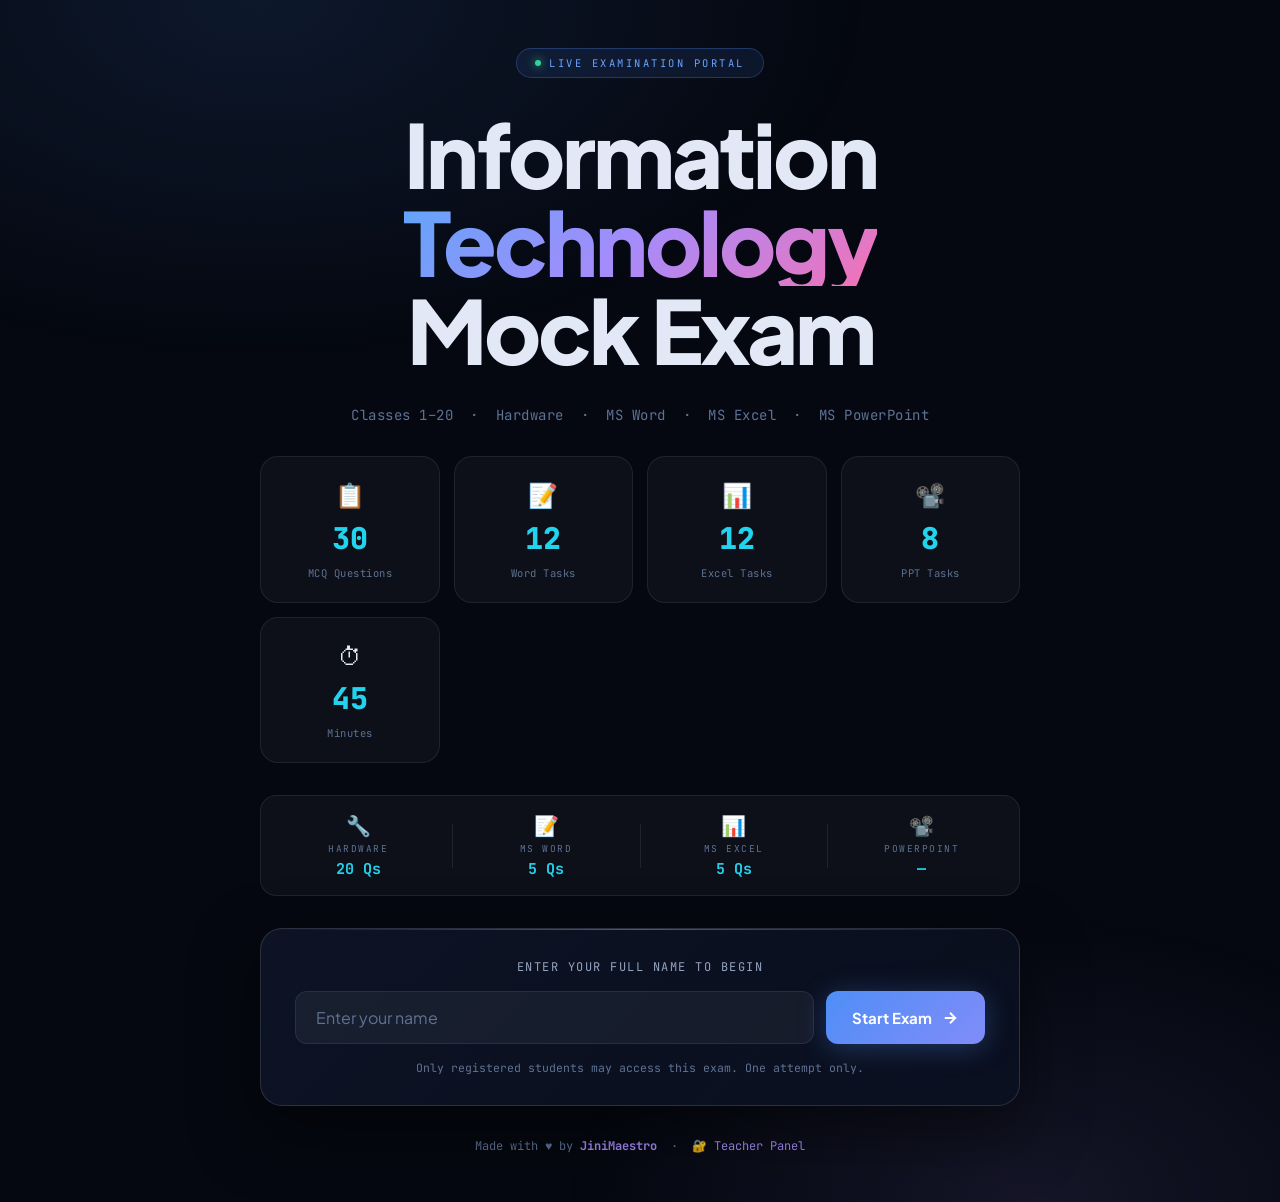
==== index.html @ 61feb00b "Add files via upload" ====
<!DOCTYPE html>
<html lang="en">
<head>
  <meta charset="UTF-8"/>
  <meta name="viewport" content="width=device-width, initial-scale=1.0"/>
  <title>IT Mock Examination</title>
  <link rel="preconnect" href="https://fonts.googleapis.com"/>
  <link rel="preconnect" href="https://fonts.gstatic.com" crossorigin/>
  <link rel="icon" href="data:image/svg+xml,<svg xmlns='http://www.w3.org/2000/svg' viewBox='0 0 32 32'><text y='26' font-size='28'>&#x1F393;</text></svg>">
  <link href="https://fonts.googleapis.com/css2?family=Plus+Jakarta+Sans:wght@400;500;600;700;800&family=JetBrains+Mono:wght@400;500;600&display=swap" rel="stylesheet"/>
  <link rel="stylesheet" href="style.css"/>
</head>
<body>

<canvas id="particles"></canvas>

<!-- ═══════════ LANDING ═══════════ -->
<div id="screen-landing" class="screen active">
  <div class="landing-grid">
    <div class="landing-badge"><span class="badge-dot"></span>LIVE EXAMINATION PORTAL</div>
    <h1 class="landing-title">
      <span class="title-line">Information</span>
      <span class="title-line accent-line">Technology</span>
      <span class="title-line">Mock Exam</span>
    </h1>
    <p class="landing-sub">Classes 1–20 &nbsp;·&nbsp; Hardware &nbsp;·&nbsp; MS Word &nbsp;·&nbsp; MS Excel &nbsp;·&nbsp; MS PowerPoint</p>

    <div class="info-cards">
      <div class="info-card" style="--d:0">
        <div class="ic-icon">📋</div>
        <div class="ic-val" id="lc-mcq">30</div>
        <div class="ic-lbl">MCQ Questions</div>
      </div>
      <div class="info-card" style="--d:1">
        <div class="ic-icon">📝</div>
        <div class="ic-val" id="lc-word-tasks">12</div>
        <div class="ic-lbl">Word Tasks</div>
      </div>
      <div class="info-card" style="--d:2">
        <div class="ic-icon">📊</div>
        <div class="ic-val" id="lc-excel-tasks">12</div>
        <div class="ic-lbl">Excel Tasks</div>
      </div>
      <div class="info-card" style="--d:3">
        <div class="ic-icon">📽️</div>
        <div class="ic-val" id="lc-ppt-tasks">8</div>
        <div class="ic-lbl">PPT Tasks</div>
      </div>
      <div class="info-card" style="--d:4" style="grid-column: span 1;">
        <div class="ic-icon">⏱</div>
        <div class="ic-val" id="lc-time">45</div>
        <div class="ic-lbl">Minutes</div>
      </div>
    </div>

    <div class="exam-info-banner">
      <div class="eib-item">
        <span class="eib-icon">🔧</span>
        <span class="eib-label">Hardware</span>
        <span class="eib-val" id="eib-hw">20 Qs</span>
      </div>
      <div class="eib-sep"></div>
      <div class="eib-item">
        <span class="eib-icon">📝</span>
        <span class="eib-label">MS Word</span>
        <span class="eib-val" id="eib-word">5 Qs</span>
      </div>
      <div class="eib-sep"></div>
      <div class="eib-item">
        <span class="eib-icon">📊</span>
        <span class="eib-label">MS Excel</span>
        <span class="eib-val" id="eib-excel">5 Qs</span>
      </div>
      <div class="eib-sep"></div>
      <div class="eib-item">
        <span class="eib-icon">📽️</span>
        <span class="eib-label">PowerPoint</span>
        <span class="eib-val" id="eib-ppt">—</span>
      </div>
    </div>

    <div class="name-entry-box">
      <label class="ne-label">Enter Your Full Name to Begin</label>
      <div class="ne-row">
        <input id="student-name" class="ne-input" type="text" placeholder="Enter your name" autocomplete="off"/>
        <button id="btn-start" class="btn-primary" onclick="startExam()">
          <span>Start Exam</span>
          <svg viewBox="0 0 24 24" fill="none" stroke="currentColor" stroke-width="2.5"><path d="M5 12h14M12 5l7 7-7 7"/></svg>
        </button>
      </div>
      <div id="name-error" class="name-error" style="display:none;"></div>
      <p class="ne-hint">Only registered students may access this exam. One attempt only.</p>
    </div>

    <div class="landing-footer">
      Made with ♥ by <strong>JiniMaestro</strong>
      &nbsp;·&nbsp;
      <a href="teacher.html" class="teacher-link">🔐 Teacher Panel</a>
    </div>
  </div>
</div>

<!-- ═══════════ MCQ SCREEN ═══════════ -->
<div id="screen-mcq" class="screen">
  <header class="exam-header">
    <div class="eh-left">
      <div class="eh-logo">JM</div>
      <div>
        <div class="eh-title">Section A — MCQs</div>
        <div id="eh-student" class="eh-student"></div>
      </div>
    </div>
    <div class="eh-right">
      <div class="progress-ring-wrap">
        <svg class="progress-ring" viewBox="0 0 56 56">
          <defs>
            <linearGradient id="ring-grad" x1="0%" y1="0%" x2="100%" y2="0%">
              <stop offset="0%"   stop-color="#4f8ef7"/>
              <stop offset="100%" stop-color="#22d3ee"/>
            </linearGradient>
          </defs>
          <circle cx="28" cy="28" r="24" class="ring-bg"/>
          <circle cx="28" cy="28" r="24" class="ring-fg" id="ring-circle"/>
        </svg>
        <div class="ring-text" id="ring-text">0/30</div>
      </div>
      <div class="timer-box">
        <div class="timer-icon">⏱</div>
        <div id="timer-display" class="timer-val">45:00</div>
      </div>
    </div>
  </header>
  <div class="mcq-stage">
    <div class="mcq-progress-bar"><div id="mcq-bar" class="mcq-bar-fill"></div></div>
    <div id="mcq-card" class="mcq-card">
      <div class="mcq-meta">
        <span id="mcq-section-tag" class="mcq-section-tag"></span>
        <span id="mcq-num" class="mcq-num"></span>
      </div>
      <h2 id="mcq-question" class="mcq-question"></h2>
      <div id="mcq-options" class="mcq-options"></div>
      <div class="mcq-nav">
        <button id="btn-prev" class="btn-ghost" onclick="prevQ()">← Previous</button>
        <div id="mcq-dots" class="mcq-dots"></div>
        <button id="btn-next" class="btn-next" onclick="nextQ()">Next →</button>
      </div>
    </div>
  </div>
</div>

<!-- ═══════════ PRACTICAL SCREEN ═══════════ -->
<div id="screen-practical" class="screen">
  <header class="exam-header">
    <div class="eh-left">
      <div class="eh-logo">JM</div>
      <div>
        <div class="eh-title">Practical Section</div>
        <div id="prac-student" class="eh-student"></div>
      </div>
    </div>
    <div class="eh-right">
      <div class="score-pill">MCQ Score: <strong id="mcq-score-display">—</strong><span id="mcq-score-total">/30</span></div>
    </div>
  </header>
  <div class="prac-stage">

    <!-- TABS: Word / Excel / PowerPoint -->
    <div class="prac-tabs">
      <button class="ptab active" data-tab="word" onclick="switchTab('word')">
        <span class="ptab-icon">📝</span> Word Tasks
        <span class="ptab-marks" id="ptab-word-marks">— Marks</span>
      </button>
      <button class="ptab" data-tab="excel" onclick="switchTab('excel')">
        <span class="ptab-icon">📊</span> Excel Tasks
        <span class="ptab-marks" id="ptab-excel-marks">— Marks</span>
      </button>
      <button class="ptab" data-tab="ppt" onclick="switchTab('ppt')">
        <span class="ptab-icon">📽️</span> PowerPoint Tasks
        <span class="ptab-marks" id="ptab-ppt-marks">— Marks</span>
      </button>
    </div>

    <!-- ── WORD TAB ── -->
    <div id="tab-word" class="prac-tab-content active">
      <div class="prac-context-box">
        <div class="pcb-icon">📄</div>
        <div>
          <strong>Document Topic:</strong> Create a Word document titled <em>"Computer Hardware — An Introduction"</em> covering at least 4 hardware topics (Processor, RAM, Storage, Motherboard). Write at least 2 paragraphs per topic. Apply ALL tasks listed below.
          <br/><br/><strong>Save As:</strong> <code>Word_Final_[YourName].docx</code>
        </div>
      </div>
      <div class="task-list" id="word-tasks"></div>
      <div class="upload-zone" id="word-upload-zone">
        <div class="uz-inner" onclick="document.getElementById('word-file').click()">
          <div class="uz-icon">📁</div>
          <div class="uz-title">Upload Your Word File</div>
          <div class="uz-sub">Click to browse or drag &amp; drop your .docx file here</div>
          <div class="uz-badge">Word_Final_[YourName].docx</div>
        </div>
        <input type="file" id="word-file" accept=".docx,.doc" style="display:none" onchange="handleFileUpload('word', this)"/>
        <div id="word-file-status" class="file-status"></div>
      </div>
    </div>

    <!-- ── EXCEL TAB ── -->
    <div id="tab-excel" class="prac-tab-content">
      <div class="prac-context-box excel-ctx">
        <div class="pcb-icon">📊</div>
        <div>
          <strong>Enter this student data on Sheet 1 of your Excel file, then complete all tasks below.</strong>
          <br/><strong>Save As:</strong> <code>Excel_Final_[YourName].xlsx</code>
        </div>
      </div>
      <div class="excel-data-table-wrap">
        <table class="excel-preview-table">
          <thead><tr><th>Name</th><th>Math</th><th>English</th><th>Science</th><th>IT</th><th>Total</th><th>Average</th><th>Grade</th></tr></thead>
          <tbody>
            <tr><td>Ali Ahmed</td><td>78</td><td>85</td><td>72</td><td>90</td><td class="formula-cell">(formula)</td><td class="formula-cell">(formula)</td><td class="formula-cell">(formula)</td></tr>
            <tr><td>Sara Khan</td><td>92</td><td>76</td><td>88</td><td>95</td><td class="formula-cell">(formula)</td><td class="formula-cell">(formula)</td><td class="formula-cell">(formula)</td></tr>
            <tr><td>Bilal Raza</td><td>65</td><td>70</td><td>80</td><td>75</td><td class="formula-cell">(formula)</td><td class="formula-cell">(formula)</td><td class="formula-cell">(formula)</td></tr>
            <tr><td>Hira Malik</td><td>88</td><td>91</td><td>94</td><td>87</td><td class="formula-cell">(formula)</td><td class="formula-cell">(formula)</td><td class="formula-cell">(formula)</td></tr>
            <tr><td>Usman Tariq</td><td>55</td><td>60</td><td>58</td><td>62</td><td class="formula-cell">(formula)</td><td class="formula-cell">(formula)</td><td class="formula-cell">(formula)</td></tr>
            <tr><td>Zara Noor</td><td>79</td><td>83</td><td>77</td><td>81</td><td class="formula-cell">(formula)</td><td class="formula-cell">(formula)</td><td class="formula-cell">(formula)</td></tr>
            <tr><td>Kamran Baig</td><td>95</td><td>89</td><td>91</td><td>98</td><td class="formula-cell">(formula)</td><td class="formula-cell">(formula)</td><td class="formula-cell">(formula)</td></tr>
            <tr><td>Ayesha Siddiqi</td><td>60</td><td>72</td><td>65</td><td>70</td><td class="formula-cell">(formula)</td><td class="formula-cell">(formula)</td><td class="formula-cell">(formula)</td></tr>
          </tbody>
        </table>
      </div>
      <div class="task-list" id="excel-tasks"></div>
      <div class="upload-zone excel-uz" id="excel-upload-zone">
        <div class="uz-inner" onclick="document.getElementById('excel-file').click()">
          <div class="uz-icon">📂</div>
          <div class="uz-title">Upload Your Excel File</div>
          <div class="uz-sub">Click to browse or drag &amp; drop your .xlsx file here</div>
          <div class="uz-badge">Excel_Final_[YourName].xlsx</div>
        </div>
        <input type="file" id="excel-file" accept=".xlsx,.xls,.csv" style="display:none" onchange="handleFileUpload('excel', this)"/>
        <div id="excel-file-status" class="file-status"></div>
      </div>
    </div>

    <!-- ── POWERPOINT TAB ── -->
    <div id="tab-ppt" class="prac-tab-content">
      <div class="prac-context-box ppt-ctx">
        <div class="pcb-icon">📽️</div>
        <div>
          <strong>Presentation Topic:</strong> Create a PowerPoint presentation titled <em>"Computer Hardware — A Visual Guide"</em> with at least <strong>8 slides</strong> covering the topics: Title Slide, Processor, RAM, Storage Devices, Motherboard, BIOS, Ports &amp; Connectors, and a Summary/Conclusion slide. Apply ALL tasks listed below.
          <br/><br/><strong>Save As:</strong> <code>PPT_Final_[YourName].pptx</code>
        </div>
      </div>
      <div class="task-list" id="ppt-tasks"></div>
      <div class="upload-zone ppt-uz" id="ppt-upload-zone">
        <div class="uz-inner" onclick="document.getElementById('ppt-file').click()">
          <div class="uz-icon">📽️</div>
          <div class="uz-title">Upload Your PowerPoint File</div>
          <div class="uz-sub">Click to browse or drag &amp; drop your .pptx file here</div>
          <div class="uz-badge">PPT_Final_[YourName].pptx</div>
        </div>
        <input type="file" id="ppt-file" accept=".pptx,.ppt" style="display:none" onchange="handleFileUpload('ppt', this)"/>
        <div id="ppt-file-status" class="file-status"></div>
      </div>
    </div>

    <div class="prac-submit-row">
      <button class="btn-submit" onclick="submitExam()">
        <span>Submit &amp; Send to Teacher</span>
        <svg viewBox="0 0 24 24" fill="none" stroke="currentColor" stroke-width="2.5"><path d="M22 2L11 13M22 2l-7 20-4-9-9-4 20-7z"/></svg>
      </button>
    </div>
  </div>
</div>

<!-- ═══════════ SUBMITTED SCREEN ═══════════ -->
<div id="screen-submitted" class="screen">
  <div class="submitted-wrap">
    <div class="submitted-card">
      <div class="sc-check">✅</div>
      <h2 class="sc-title">Exam Submitted!</h2>
      <p class="sc-msg">Your answers and files have been sent to your teacher for marking. You will be informed of your final results shortly.</p>
      <div class="sc-student" id="sc-student-name"></div>
      <div class="sc-rows">
        <div class="sc-row"><span class="scr-label">MCQ Score (Auto-Graded)</span><span class="scr-val green" id="sc-mcq">—</span></div>
        <div class="sc-row"><span class="scr-label">Word File</span><span class="scr-val" id="sc-word">—</span></div>
        <div class="sc-row"><span class="scr-label">Excel File</span><span class="scr-val" id="sc-excel">—</span></div>
        <div class="sc-row"><span class="scr-label">PowerPoint File</span><span class="scr-val" id="sc-ppt">—</span></div>
      </div>
      <p class="sc-note">Results will be displayed in the Teacher Panel after grading.</p>
      <div class="sc-footer">Made with ♥ by <strong>JiniMaestro</strong></div>
    </div>
  </div>
</div>

<script src="questions.js"></script>
<script type="module" src="app.js"></script>
</body>
</html>
---- style.css ----
/* ═══════════════════════════════════════════════
   IT MOCK EXAM — PREMIUM REDESIGN
   Theme: Aurora Glass · Deep Space · Vivid Accents
═══════════════════════════════════════════════ */
@import url('https://fonts.googleapis.com/css2?family=Plus+Jakarta+Sans:wght@400;500;600;700;800&family=JetBrains+Mono:wght@400;500;600&display=swap');

:root {
  /* Core palette */
  --bg:         #050810;
  --bg2:        #090d1a;
  --surface:    #0c1120;
  --surface2:   #101827;
  --glass:      rgba(255,255,255,0.035);
  --glass2:     rgba(255,255,255,0.06);
  --glass-border: rgba(255,255,255,0.08);
  --glass-border2:rgba(255,255,255,0.13);

  /* Accent palette */
  --blue:   #4f8ef7;
  --blue2:  #6ba3ff;
  --cyan:   #22d3ee;
  --purple: #a78bfa;
  --pink:   #f472b6;
  --green:  #34d399;
  --orange: #fb923c;
  --red:    #f87171;
  --gold:   #fbbf24;
  --ppt:    #d97706;   /* PowerPoint amber */
  --ppt2:   #f59e0b;

  /* Glow variants */
  --blue-glow:   rgba(79,142,247,0.3);
  --purple-glow: rgba(167,139,250,0.25);
  --green-glow:  rgba(52,211,153,0.25);
  --ppt-glow:    rgba(217,119,6,0.3);

  /* Text */
  --text:   #e2e8f5;
  --text2:  #94a3c0;
  --muted:  #5e7294;

  /* Misc */
  --radius: 18px;
  --radius-sm: 12px;
  --font:   'Plus Jakarta Sans', sans-serif;
  --mono:   'JetBrains Mono', monospace;

  /* Gradients */
  --grad-blue:   linear-gradient(135deg, #4f8ef7, #818cf8);
  --grad-purple: linear-gradient(135deg, #a78bfa, #ec4899);
  --grad-green:  linear-gradient(135deg, #34d399, #059669);
  --grad-ppt:    linear-gradient(135deg, #d97706, #f59e0b);
  --grad-title:  linear-gradient(135deg, #60a5fa 0%, #a78bfa 50%, #f472b6 100%);
}

*, *::before, *::after { box-sizing: border-box; margin: 0; padding: 0; }
html { scroll-behavior: smooth; }

body {
  background: var(--bg);
  color: var(--text);
  font-family: var(--font);
  min-height: 100vh;
  overflow-x: hidden;
}

::-webkit-scrollbar { width: 5px; }
::-webkit-scrollbar-track { background: transparent; }
::-webkit-scrollbar-thumb { background: rgba(255,255,255,.1); border-radius: 3px; }

/* ─── PARTICLE CANVAS ──────────────────────────── */
#particles {
  position: fixed; inset: 0; z-index: 0;
  pointer-events: none;
}

/* ─── SCREEN SYSTEM ────────────────────────────── */
.screen {
  display: none;
  position: relative; z-index: 1;
  min-height: 100vh;
}
.screen.active { display: flex; }
.screen-exit  { animation: screenExit .35s ease forwards; }
.screen-enter { animation: screenEnter .45s ease both; }
@keyframes screenExit   { to   { opacity: 0; transform: scale(.97) translateY(-8px); } }
@keyframes screenEnter  { from { opacity: 0; transform: scale(1.02) translateY(8px); } }

/* ─── LANDING ──────────────────────────────────── */
#screen-landing {
  align-items: center; justify-content: center;
  padding: 48px 20px;
  background:
    radial-gradient(ellipse 80% 50% at 20% 0%, rgba(79,142,247,.12) 0%, transparent 60%),
    radial-gradient(ellipse 60% 40% at 80% 100%, rgba(167,139,250,.1) 0%, transparent 60%);
}

.landing-grid {
  max-width: 760px; width: 100%;
  display: flex; flex-direction: column;
  align-items: center; gap: 32px;
  text-align: center;
  animation: fadeUp .9s cubic-bezier(.22,1,.36,1) both;
}

.landing-badge {
  display: inline-flex; align-items: center; gap: 8px;
  background: rgba(79,142,247,.1);
  border: 1px solid rgba(79,142,247,.28);
  border-radius: 100px;
  padding: 7px 18px;
  font-size: 10.5px; letter-spacing: 2.5px;
  color: var(--blue2); font-family: var(--mono);
  text-transform: uppercase;
}
.badge-dot {
  width: 6px; height: 6px; border-radius: 50%;
  background: var(--green);
  box-shadow: 0 0 10px var(--green);
  animation: pulse 2s infinite;
}

.landing-title {
  font-size: clamp(44px, 9vw, 88px);
  font-weight: 800; line-height: 1.0;
  letter-spacing: -3px;
  display: flex; flex-direction: column;
}
.title-line { display: block; }
.accent-line {
  background: var(--grad-title);
  -webkit-background-clip: text;
  -webkit-text-fill-color: transparent;
  background-clip: text;
}

.landing-sub {
  color: var(--muted); font-size: 14px;
  font-family: var(--mono); letter-spacing: .5px;
}

/* Info cards */
.info-cards {
  display: grid; grid-template-columns: repeat(4,1fr); gap: 14px;
  width: 100%;
}
.info-card {
  background: var(--glass);
  border: 1px solid var(--glass-border);
  border-radius: var(--radius);
  padding: 22px 12px;
  display: flex; flex-direction: column; align-items: center; gap: 8px;
  animation: fadeUp .7s calc(var(--d)*.13s + .3s) both;
  transition: transform .3s, border-color .3s, box-shadow .3s;
  cursor: default;
  position: relative; overflow: hidden;
}
.info-card::before {
  content: ''; position: absolute; inset: 0;
  background: radial-gradient(circle at 50% 0%, rgba(79,142,247,.08), transparent 70%);
  opacity: 0; transition: opacity .3s;
}
.info-card:hover { transform: translateY(-5px); border-color: rgba(79,142,247,.3); box-shadow: 0 16px 40px rgba(79,142,247,.15); }
.info-card:hover::before { opacity: 1; }
.ic-icon { font-size: 24px; }
.ic-val  { font-size: 30px; font-weight: 800; color: var(--cyan); font-family: var(--mono); }
.ic-lbl  { font-size: 10.5px; color: var(--muted); font-family: var(--mono); text-align: center; letter-spacing: .5px; }

/* Exam info banner */
.exam-info-banner {
  display: flex; align-items: center; justify-content: center;
  background: var(--glass);
  border: 1px solid var(--glass-border);
  border-radius: 16px;
  padding: 16px 24px; width: 100%;
  backdrop-filter: blur(14px);
}
.eib-item {
  display: flex; flex-direction: column;
  align-items: center; gap: 4px; flex: 1;
}
.eib-icon { font-size: 20px; }
.eib-label { font-size: 9.5px; font-family: var(--mono); color: var(--muted); text-transform: uppercase; letter-spacing: 1.5px; }
.eib-val   { font-size: 15px; font-weight: 700; color: var(--cyan); font-family: var(--mono); }
.eib-sep   { width: 1px; height: 44px; background: var(--glass-border); margin: 0 20px; }

/* Name entry box */
.name-entry-box {
  width: 100%;
  background: linear-gradient(135deg, rgba(15,23,42,.8), rgba(10,16,32,.8));
  border: 1px solid var(--glass-border2);
  border-radius: 22px;
  padding: 30px 34px;
  display: flex; flex-direction: column; gap: 16px;
  backdrop-filter: blur(24px);
  box-shadow: 0 24px 64px rgba(0,0,0,.5);
  position: relative; overflow: hidden;
}
.name-entry-box::before {
  content: ''; position: absolute; top: 0; left: 0; right: 0; height: 1px;
  background: linear-gradient(90deg, transparent, rgba(79,142,247,.6), transparent);
}
.ne-label { font-size: 12px; color: var(--text2); font-family: var(--mono); letter-spacing: 1.5px; text-transform: uppercase; }
.ne-row { display: flex; gap: 12px; }
.ne-input {
  flex: 1;
  background: rgba(255,255,255,.05);
  border: 1.5px solid var(--glass-border);
  border-radius: var(--radius-sm);
  padding: 15px 20px;
  color: var(--text); font-family: var(--font); font-size: 16px;
  outline: none; transition: border-color .3s, box-shadow .3s;
}
.ne-input::placeholder { color: var(--muted); }
.ne-input:focus {
  border-color: var(--blue);
  box-shadow: 0 0 0 4px var(--blue-glow);
}
.ne-hint { font-size: 11.5px; color: var(--muted); font-family: var(--mono); }

.btn-primary {
  display: inline-flex; align-items: center; gap: 9px;
  background: var(--grad-blue);
  border: none; border-radius: var(--radius-sm);
  padding: 15px 26px;
  color: #fff; font-family: var(--font); font-size: 15px; font-weight: 700;
  cursor: pointer; white-space: nowrap;
  transition: transform .2s, box-shadow .2s, opacity .2s;
  box-shadow: 0 4px 28px var(--blue-glow);
  position: relative; overflow: hidden;
}
.btn-primary::after {
  content: ''; position: absolute; inset: 0;
  background: linear-gradient(135deg, rgba(255,255,255,.15), transparent);
  opacity: 0; transition: opacity .3s;
}
.btn-primary:hover { transform: translateY(-2px); box-shadow: 0 10px 36px var(--blue-glow); }
.btn-primary:hover::after { opacity: 1; }
.btn-primary:active { transform: scale(.97); }
.btn-primary svg { width: 18px; height: 18px; }

.name-error {
  background: rgba(248,113,113,.1);
  border: 1px solid rgba(248,113,113,.2);
  border-radius: 10px; padding: 11px 14px;
  font-size: 13px; font-family: var(--mono); color: var(--red);
  animation: fadeUp .3s ease;
}

.landing-footer {
  font-size: 12px; color: var(--muted); font-family: var(--mono);
}
.landing-footer strong { color: var(--purple); }
.teacher-link {
  color: var(--purple); text-decoration: none;
  font-family: var(--mono); font-size: 12px;
  transition: color .2s;
}
.teacher-link:hover { color: var(--pink); }

/* ─── EXAM HEADER ──────────────────────────────── */
.exam-header {
  position: sticky; top: 0; z-index: 100;
  background: rgba(5,8,16,.88);
  backdrop-filter: blur(24px);
  border-bottom: 1px solid var(--glass-border);
  padding: 14px 28px;
  display: flex; align-items: center; justify-content: space-between;
}
.eh-left { display: flex; align-items: center; gap: 14px; }
.eh-logo {
  width: 40px; height: 40px; border-radius: 10px;
  background: var(--grad-blue);
  display: grid; place-items: center;
  font-size: 13px; font-weight: 800; color: #fff;
  flex-shrink: 0;
  box-shadow: 0 4px 16px var(--blue-glow);
}
.eh-title   { font-size: 14px; font-weight: 700; color: var(--text); }
.eh-student { font-size: 11px; color: var(--cyan); font-family: var(--mono); }
.eh-right   { display: flex; align-items: center; gap: 20px; }

/* Progress ring */
.progress-ring-wrap { position: relative; width: 54px; height: 54px; }
.progress-ring { width: 54px; height: 54px; transform: rotate(-90deg); }
.ring-bg { fill: none; stroke: rgba(255,255,255,.07); stroke-width: 4; }
.ring-fg {
  fill: none; stroke: url(#ring-grad); stroke-width: 4; stroke-linecap: round;
  stroke-dasharray: 150.8; stroke-dashoffset: 150.8;
  transition: stroke-dashoffset .5s ease;
}
.ring-text {
  position: absolute; inset: 0; display: grid; place-items: center;
  font-size: 9.5px; font-family: var(--mono); color: var(--cyan); font-weight: 600;
}

/* Timer */
.timer-box { display: flex; align-items: center; gap: 7px; }
.timer-icon { font-size: 15px; }
.timer-val {
  font-family: var(--mono); font-size: 20px; font-weight: 600;
  color: var(--text); letter-spacing: 2px; transition: color .3s;
}
.timer-val.warn   { color: var(--orange); }
.timer-val.danger { color: var(--red); animation: blink .8s infinite; }

/* Score pill */
.score-pill {
  background: rgba(52,211,153,.1); border: 1px solid rgba(52,211,153,.22);
  border-radius: 99px; padding: 6px 16px;
  font-size: 13px; color: var(--green); font-family: var(--mono);
}
.score-pill strong { font-size: 16px; }

/* ─── MCQ SECTION ──────────────────────────────── */
#screen-mcq { flex-direction: column; }

.mcq-stage {
  flex: 1; display: flex; flex-direction: column; align-items: center;
  padding: 36px 20px 52px;
}

.mcq-progress-bar {
  width: 100%; max-width: 820px;
  height: 3px; background: rgba(255,255,255,.07);
  border-radius: 99px; margin-bottom: 36px; overflow: hidden;
}
.mcq-bar-fill {
  height: 100%;
  background: linear-gradient(90deg, var(--blue), var(--cyan), var(--purple));
  border-radius: 99px;
  transition: width .5s cubic-bezier(.4,0,.2,1);
  width: 0%;
}

.mcq-card {
  width: 100%; max-width: 820px;
  background: linear-gradient(145deg, rgba(12,17,32,.95), rgba(9,13,26,.95));
  border: 1px solid var(--glass-border2);
  border-radius: 28px;
  padding: 44px 48px;
  backdrop-filter: blur(28px);
  box-shadow: 0 32px 80px rgba(0,0,0,.5), 0 0 0 1px rgba(255,255,255,.04) inset;
  animation: cardIn .4s cubic-bezier(.22,1,.36,1) both;
  position: relative; overflow: hidden;
}
.mcq-card::before {
  content: ''; position: absolute; top: -80px; right: -60px;
  width: 200px; height: 200px;
  background: radial-gradient(circle, rgba(79,142,247,.08), transparent 70%);
  pointer-events: none;
}

.mcq-meta {
  display: flex; align-items: center; justify-content: space-between;
  margin-bottom: 22px;
}
.mcq-section-tag {
  font-size: 10.5px; font-family: var(--mono); letter-spacing: 1.5px; text-transform: uppercase;
  background: rgba(79,142,247,.12); color: var(--blue2);
  border: 1px solid rgba(79,142,247,.22);
  padding: 5px 12px; border-radius: 99px;
}
.mcq-num { font-size: 11px; color: var(--muted); font-family: var(--mono); }

.mcq-question {
  font-size: clamp(18px, 2.8vw, 23px);
  font-weight: 700; line-height: 1.45;
  color: var(--text); margin-bottom: 30px;
}

.mcq-options { display: flex; flex-direction: column; gap: 11px; }

.mcq-option {
  display: flex; align-items: center; gap: 16px;
  background: rgba(255,255,255,.033);
  border: 1.5px solid rgba(255,255,255,.07);
  border-radius: 14px; padding: 17px 22px;
  cursor: pointer;
  transition: all .2s ease;
  animation: optionIn .35s both;
}
.mcq-option:nth-child(1){ animation-delay: .04s }
.mcq-option:nth-child(2){ animation-delay: .09s }
.mcq-option:nth-child(3){ animation-delay: .14s }
.mcq-option:nth-child(4){ animation-delay: .19s }

.mcq-option:hover:not(.selected) {
  background: rgba(79,142,247,.09);
  border-color: rgba(79,142,247,.35);
  transform: translateX(5px);
}
.mcq-option.selected {
  background: rgba(79,142,247,.15);
  border-color: var(--blue);
  box-shadow: 0 0 0 2px rgba(79,142,247,.18), 0 4px 16px rgba(79,142,247,.15);
}
.mcq-option.correct {
  background: rgba(52,211,153,.14);
  border-color: var(--green);
}
.mcq-option.wrong {
  background: rgba(248,113,113,.12);
  border-color: var(--red);
}

.opt-letter {
  width: 34px; height: 34px; border-radius: 9px;
  background: rgba(255,255,255,.07);
  display: grid; place-items: center;
  font-family: var(--mono); font-size: 12.5px; font-weight: 600;
  flex-shrink: 0; transition: background .2s;
}
.mcq-option.selected .opt-letter { background: var(--blue); color: #fff; }
.mcq-option.correct  .opt-letter { background: var(--green); color: #fff; }
.mcq-option.wrong    .opt-letter { background: var(--red); color: #fff; }
.opt-text { font-size: 14.5px; line-height: 1.45; }

.mcq-nav {
  margin-top: 34px;
  display: flex; align-items: center; justify-content: space-between;
}
.mcq-dots {
  display: flex; gap: 6px; flex-wrap: wrap; justify-content: center; max-width: 420px;
}
.mcq-dot {
  width: 8px; height: 8px; border-radius: 50%;
  background: rgba(255,255,255,.1); cursor: pointer;
  transition: background .3s, transform .2s;
}
.mcq-dot.answered { background: var(--blue); }
.mcq-dot.current  { background: var(--cyan); transform: scale(1.5); }
.mcq-dot.correct  { background: var(--green); }
.mcq-dot.wrong    { background: var(--red); }

.btn-ghost {
  background: transparent; border: 1.5px solid var(--glass-border);
  border-radius: 10px; padding: 10px 22px;
  color: var(--muted); font-family: var(--font); font-size: 14px;
  cursor: pointer; transition: all .2s;
}
.btn-ghost:hover { border-color: var(--blue2); color: var(--text); }

.btn-next {
  background: var(--grad-blue);
  border: none; border-radius: 10px; padding: 11px 26px;
  color: #fff; font-family: var(--font); font-size: 14px; font-weight: 700;
  cursor: pointer; transition: all .2s;
  box-shadow: 0 4px 18px var(--blue-glow);
}
.btn-next:hover  { transform: translateY(-2px); box-shadow: 0 8px 28px var(--blue-glow); }
.btn-next:active { transform: scale(.97); }
.btn-next.finish {
  background: var(--grad-green);
  box-shadow: 0 4px 18px var(--green-glow);
}

/* ─── PRACTICAL SECTION ────────────────────────── */
#screen-practical { flex-direction: column; }

.prac-stage {
  flex: 1; padding: 30px 24px 64px;
  max-width: 1000px; width: 100%; margin: 0 auto;
}

/* Tabs */
.prac-tabs {
  display: flex; gap: 12px; margin-bottom: 28px;
}
.ptab {
  flex: 1; display: flex; align-items: center; justify-content: center; gap: 10px;
  background: var(--glass);
  border: 1.5px solid var(--glass-border);
  border-radius: var(--radius); padding: 18px 20px;
  color: var(--muted); font-family: var(--font); font-size: 14px; font-weight: 700;
  cursor: pointer; transition: all .3s; position: relative; overflow: hidden;
}
.ptab::after {
  content: ''; position: absolute; bottom: 0; left: 0; right: 0; height: 2px;
  border-radius: 99px;
  transform: scaleX(0); transition: transform .3s; transform-origin: center;
}
/* Word tab */
.ptab[data-tab="word"]::after { background: var(--blue); }
.ptab[data-tab="word"].active { border-color: var(--blue); color: var(--text); background: rgba(79,142,247,.09); }
/* Excel tab */
.ptab[data-tab="excel"]::after { background: var(--orange); }
.ptab[data-tab="excel"].active { border-color: var(--orange); color: var(--text); background: rgba(251,146,60,.07); }
/* PowerPoint tab */
.ptab[data-tab="ppt"]::after { background: var(--ppt2); }
.ptab[data-tab="ppt"].active { border-color: var(--ppt2); color: var(--text); background: rgba(245,158,11,.07); }
.ptab.active::after { transform: scaleX(1); }

.ptab-icon { font-size: 20px; }
.ptab-marks {
  margin-left: auto; font-size: 10px; font-family: var(--mono);
  padding: 3px 9px; border-radius: 99px;
}
.ptab[data-tab="word"].active  .ptab-marks { background: rgba(79,142,247,.18); color: var(--blue2); }
.ptab[data-tab="excel"].active .ptab-marks { background: rgba(251,146,60,.18); color: var(--orange); }
.ptab[data-tab="ppt"].active   .ptab-marks { background: rgba(245,158,11,.18); color: var(--ppt2); }
.ptab:not(.active) .ptab-marks { background: rgba(255,255,255,.06); color: var(--muted); }

.prac-tab-content { display: none; animation: fadeUp .4s ease; }
.prac-tab-content.active { display: block; }

/* Context boxes */
.prac-context-box {
  display: flex; gap: 18px; align-items: flex-start;
  background: rgba(79,142,247,.06);
  border: 1px solid rgba(79,142,247,.18);
  border-radius: var(--radius); padding: 22px 26px;
  margin-bottom: 24px; font-size: 14px; line-height: 1.75; color: var(--text);
}
.excel-ctx  { background: rgba(251,146,60,.05); border-color: rgba(251,146,60,.18); }
.ppt-ctx    { background: rgba(217,119,6,.05);  border-color: rgba(245,158,11,.18); }
.pcb-icon { font-size: 28px; flex-shrink: 0; margin-top: 2px; }
.prac-context-box code {
  background: rgba(255,255,255,.1); border-radius: 5px;
  padding: 2px 7px; font-family: var(--mono); font-size: 12.5px; color: var(--cyan);
}

/* Excel preview table */
.excel-data-table-wrap {
  overflow-x: auto; margin-bottom: 24px; border-radius: 14px;
  border: 1px solid var(--glass-border);
}
.excel-preview-table {
  width: 100%; border-collapse: collapse;
  font-size: 13px; font-family: var(--mono);
}
.excel-preview-table th {
  background: rgba(251,146,60,.12); color: var(--orange);
  padding: 11px 14px; text-align: left;
  border-bottom: 1px solid var(--glass-border); white-space: nowrap;
  font-size: 12px; letter-spacing: .5px;
}
.excel-preview-table td {
  padding: 10px 14px;
  border-bottom: 1px solid rgba(255,255,255,.035); color: var(--text);
}
.excel-preview-table tr:last-child td { border-bottom: none; }
.excel-preview-table tr:nth-child(even) td { background: rgba(255,255,255,.02); }
.formula-cell { color: var(--muted); font-style: italic; }

/* Task list */
.task-list { display: flex; flex-direction: column; gap: 10px; margin-bottom: 28px; }

.task-item {
  display: flex; align-items: flex-start; gap: 14px;
  background: var(--glass);
  border: 1.5px solid var(--glass-border);
  border-radius: var(--radius-sm); padding: 17px 20px;
  transition: border-color .25s, background .25s;
  cursor: default;
  animation: fadeUp .4s both;
}
.task-item:hover { border-color: rgba(255,255,255,.14); background: var(--glass2); }

.task-num {
  min-width: 30px; height: 30px; border-radius: 8px;
  background: rgba(79,142,247,.14);
  display: grid; place-items: center;
  font-size: 11.5px; font-weight: 700; color: var(--blue2); font-family: var(--mono);
  flex-shrink: 0; margin-top: 1px;
}
.excel-ctx-task .task-num { background: rgba(251,146,60,.14); color: var(--orange); }
.ppt-ctx-task   .task-num { background: rgba(245,158,11,.14); color: var(--ppt2); }

.task-body { flex: 1; }
.task-desc { font-size: 14px; line-height: 1.65; color: var(--text); }
.task-marks {
  display: inline-block; margin-top: 7px;
  font-size: 10.5px; font-family: var(--mono);
  background: rgba(52,211,153,.1); color: var(--green);
  border: 1px solid rgba(52,211,153,.2); border-radius: 99px; padding: 2px 9px;
}

/* Upload zones */
.upload-zone {
  border: 2px dashed rgba(79,142,247,.28);
  border-radius: 22px; padding: 8px;
  transition: border-color .3s, background .3s;
  margin-bottom: 28px;
}
.upload-zone:hover { border-color: var(--blue); }
.excel-uz  { border-color: rgba(251,146,60,.28); }
.excel-uz:hover  { border-color: var(--orange); }
.ppt-uz    { border-color: rgba(245,158,11,.28); }
.ppt-uz:hover    { border-color: var(--ppt2); }

.uz-inner {
  border-radius: 16px;
  background: rgba(79,142,247,.04);
  padding: 40px 28px;
  display: flex; flex-direction: column; align-items: center; gap: 12px;
  cursor: pointer; transition: background .3s; text-align: center;
}
.excel-uz .uz-inner { background: rgba(251,146,60,.04); }
.ppt-uz   .uz-inner { background: rgba(245,158,11,.04); }
.uz-inner:hover { background: rgba(79,142,247,.09); }
.excel-uz .uz-inner:hover { background: rgba(251,146,60,.09); }
.ppt-uz   .uz-inner:hover { background: rgba(245,158,11,.09); }

.uz-icon  { font-size: 38px; }
.uz-title { font-size: 16px; font-weight: 700; color: var(--text); }
.uz-sub   { font-size: 13px; color: var(--muted); font-family: var(--mono); }
.uz-badge {
  font-size: 11.5px; font-family: var(--mono);
  background: rgba(79,142,247,.13); color: var(--blue2);
  border-radius: 99px; padding: 4px 14px;
}
.excel-uz .uz-badge { background: rgba(251,146,60,.13); color: var(--orange); }
.ppt-uz   .uz-badge { background: rgba(245,158,11,.13); color: var(--ppt2); }

.file-status {
  padding: 0 18px 12px; font-size: 13px;
  font-family: var(--mono); color: var(--green);
  min-height: 36px; transition: all .3s;
}

.upload-zone.drag-over { border-color: var(--blue); background: rgba(79,142,247,.06); }
.excel-uz.drag-over    { border-color: var(--orange); background: rgba(251,146,60,.06); }
.ppt-uz.drag-over      { border-color: var(--ppt2); background: rgba(245,158,11,.06); }

/* Submit button */
.prac-submit-row {
  display: flex; justify-content: center; padding-top: 20px;
}
.btn-submit {
  display: inline-flex; align-items: center; gap: 11px;
  background: var(--grad-green);
  border: none; border-radius: 16px; padding: 17px 40px;
  color: #fff; font-family: var(--font); font-size: 16px; font-weight: 700;
  cursor: pointer; box-shadow: 0 6px 32px var(--green-glow);
  transition: all .3s; position: relative; overflow: hidden;
}
.btn-submit::before {
  content: ''; position: absolute; inset: 0;
  background: linear-gradient(135deg, rgba(255,255,255,.15), transparent);
  opacity: 0; transition: opacity .3s;
}
.btn-submit:hover { transform: translateY(-3px); box-shadow: 0 14px 44px var(--green-glow); }
.btn-submit:hover::before { opacity: 1; }
.btn-submit svg { width: 20px; height: 20px; }

/* ─── SUBMITTED SCREEN ─────────────────────────── */
#screen-submitted {
  align-items: center; justify-content: center;
  padding: 40px 20px;
  background:
    radial-gradient(ellipse 70% 50% at 50% 0%, rgba(52,211,153,.08) 0%, transparent 60%);
}
.submitted-wrap { width: 100%; max-width: 520px; }
.submitted-card {
  background: linear-gradient(145deg, var(--surface), var(--surface2));
  border: 1px solid var(--glass-border2);
  border-radius: 30px; padding: 52px 44px;
  text-align: center;
  box-shadow: 0 40px 100px rgba(0,0,0,.7);
  animation: cardIn .7s cubic-bezier(.22,1,.36,1);
  position: relative; overflow: hidden;
}
.submitted-card::before {
  content: ''; position: absolute; top: 0; left: 0; right: 0; height: 1px;
  background: linear-gradient(90deg, transparent, rgba(52,211,153,.6), transparent);
}
.sc-check { font-size: 60px; margin-bottom: 22px; display: block; }
.sc-title {
  font-size: 30px; font-weight: 800; margin-bottom: 12px;
  background: var(--grad-green);
  -webkit-background-clip: text; -webkit-text-fill-color: transparent; background-clip: text;
}
.sc-msg {
  font-size: 14px; color: var(--text2); line-height: 1.75;
  margin-bottom: 28px; font-family: var(--mono);
}
.sc-student {
  font-size: 22px; font-weight: 700; color: var(--purple);
  margin-bottom: 26px; font-style: italic;
}
.sc-rows { display: flex; flex-direction: column; gap: 10px; margin-bottom: 26px; }
.sc-row {
  display: flex; justify-content: space-between; align-items: center;
  background: var(--glass); border: 1px solid var(--glass-border);
  border-radius: 11px; padding: 13px 18px;
}
.scr-label { font-size: 12px; color: var(--muted); font-family: var(--mono); }
.scr-val { font-size: 14px; font-weight: 700; }
.scr-val.green { color: var(--green); }
.sc-note {
  font-size: 12px; color: var(--muted); font-family: var(--mono);
  background: rgba(79,142,247,.06);
  border: 1px solid rgba(79,142,247,.15);
  border-radius: 10px; padding: 13px; margin-bottom: 22px;
}
.sc-footer { font-size: 12px; color: var(--muted); font-family: var(--mono); }
.sc-footer strong { color: var(--purple); }

/* ─── RESULT CARD ──────────────────────────────── */
#screen-result { align-items: center; justify-content: center; padding: 40px 20px; }
.result-stage { width: 100%; max-width: 700px; position: relative; }
.result-confetti { position: fixed; inset: 0; pointer-events: none; z-index: 0; }
.result-card {
  background: var(--surface);
  border: 1px solid var(--glass-border2);
  border-radius: 30px; overflow: hidden;
  box-shadow: 0 36px 90px rgba(0,0,0,.65);
  animation: cardIn .6s cubic-bezier(.22,1,.36,1);
  position: relative; z-index: 1;
}
.rc-header {
  background: linear-gradient(135deg, #0b1835, #0a1228);
  padding: 38px 44px; text-align: center;
  border-bottom: 1px solid var(--glass-border);
}
.rc-logo {
  width: 58px; height: 58px; border-radius: 15px;
  background: var(--grad-blue);
  display: grid; place-items: center;
  font-size: 20px; font-weight: 800; color: #fff;
  margin: 0 auto 18px;
  box-shadow: 0 8px 28px var(--blue-glow);
}
.rc-title    { font-size: 26px; font-weight: 800; color: var(--text); }
.rc-subtitle { font-size: 13px; color: var(--muted); font-family: var(--mono); margin-top: 4px; }
.rc-student-name {
  padding: 26px 44px; font-size: 22px; font-weight: 700;
  background: rgba(167,139,250,.07);
  border-bottom: 1px solid var(--glass-border);
  text-align: center; font-style: italic; color: var(--purple);
}
.rc-scores { padding: 28px 44px; display: flex; flex-direction: column; gap: 16px; }
.rcs-item {
  background: rgba(255,255,255,.028);
  border-radius: 14px; padding: 16px 20px;
  border-left: 4px solid var(--c);
}
.rcs-label { font-size: 11.5px; color: var(--muted); font-family: var(--mono); margin-bottom: 8px; }
.rcs-score { font-size: 22px; font-weight: 800; color: var(--c); margin-bottom: 8px; }
.rcs-score small { font-size: 13px; color: var(--muted); }
.rcs-bar { height: 4px; background: rgba(255,255,255,.07); border-radius: 99px; overflow: hidden; }
.rcs-fill { height: 100%; background: var(--c); border-radius: 99px; transition: width 1.2s cubic-bezier(.4,0,.2,1); width: 0%; }
.rc-total-box {
  margin: 0 44px 26px;
  background: linear-gradient(135deg, rgba(79,142,247,.1), rgba(167,139,250,.07));
  border: 1px solid rgba(79,142,247,.22);
  border-radius: 22px; padding: 26px; text-align: center;
}
.rtb-label { font-size: 11px; color: var(--muted); font-family: var(--mono); letter-spacing: 1px; margin-bottom: 8px; }
.rtb-score {
  font-size: 52px; font-weight: 800;
  background: var(--grad-blue);
  -webkit-background-clip: text; -webkit-text-fill-color: transparent;
  background-clip: text; line-height: 1.1;
}
.rtb-note { font-size: 12px; color: var(--muted); margin-top: 8px; font-family: var(--mono); }
.rc-answers-section { padding: 0 44px 26px; }
.rca-title { font-size: 13px; font-family: var(--mono); color: var(--muted); margin-bottom: 14px; letter-spacing: 1px; }
.rca-grid  { display: grid; grid-template-columns: repeat(auto-fill, minmax(66px,1fr)); gap: 8px; }
.rca-item {
  border-radius: 10px; padding: 9px 6px; text-align: center;
  font-size: 11px; font-family: var(--mono);
}
.rca-item .rca-qnum { font-size: 9.5px; color: var(--muted); margin-bottom: 3px; }
.rca-item .rca-ans  { font-size: 14px; font-weight: 700; }
.rca-item.correct   { background: rgba(52,211,153,.12); border: 1px solid rgba(52,211,153,.25); }
.rca-item.wrong     { background: rgba(248,113,113,.1);  border: 1px solid rgba(248,113,113,.22); }
.rca-item.correct .rca-ans { color: var(--green); }
.rca-item.wrong   .rca-ans { color: var(--red); }
.rca-item .rca-correct { font-size: 10px; color: var(--muted); margin-top: 2px; }
.rc-actions { padding: 0 44px 30px; display: flex; gap: 12px; flex-wrap: wrap; }
.btn-download {
  display: inline-flex; align-items: center; gap: 8px;
  background: var(--grad-blue);
  border: none; border-radius: 12px; padding: 13px 26px;
  color: #fff; font-family: var(--font); font-size: 14px; font-weight: 700;
  cursor: pointer; transition: all .2s;
  box-shadow: 0 4px 20px var(--blue-glow);
}
.btn-download:hover { transform: translateY(-2px); box-shadow: 0 8px 30px var(--blue-glow); }
.btn-download svg { width: 18px; height: 18px; }
.btn-ghost-sm {
  background: transparent; border: 1.5px solid var(--glass-border);
  border-radius: 12px; padding: 13px 20px;
  color: var(--muted); font-family: var(--font); font-size: 14px;
  cursor: pointer; transition: all .2s;
}
.btn-ghost-sm:hover { border-color: var(--purple); color: var(--purple); }
.rc-footer {
  padding: 16px 44px; border-top: 1px solid var(--glass-border);
  font-size: 11.5px; color: var(--muted); font-family: var(--mono); text-align: center;
}
.rc-footer strong { color: var(--purple); }

/* ─── CONFETTI ─────────────────────────────────── */
.confetti-piece {
  position: fixed; width: 10px; height: 14px;
  top: -20px; border-radius: 2px;
  animation: confettiFall linear forwards;
  pointer-events: none; z-index: 9999;
}

/* ─── KEYFRAMES ────────────────────────────────── */
@keyframes fadeUp {
  from { opacity: 0; transform: translateY(22px); }
  to   { opacity: 1; transform: translateY(0); }
}
@keyframes cardIn {
  from { opacity: 0; transform: scale(.95) translateY(18px); }
  to   { opacity: 1; transform: scale(1) translateY(0); }
}
@keyframes optionIn {
  from { opacity: 0; transform: translateX(-14px); }
  to   { opacity: 1; transform: translateX(0); }
}
@keyframes pulse {
  0%,100% { opacity: 1; box-shadow: 0 0 10px var(--green); }
  50%      { opacity: .4; box-shadow: 0 0 4px var(--green); }
}
@keyframes blink {
  0%,100% { opacity: 1; }
  50%      { opacity: .25; }
}
@keyframes confettiFall {
  0%   { transform: translateY(0) rotate(0deg); opacity: 1; }
  100% { transform: translateY(110vh) rotate(720deg); opacity: 0; }
}

/* ─── RESPONSIVE ───────────────────────────────── */
@media (max-width: 640px) {
  .info-cards { grid-template-columns: repeat(2,1fr); }
  .ne-row { flex-direction: column; }
  .mcq-card { padding: 26px 22px; }
  .prac-tabs { flex-direction: column; }
  .eib-sep { width: 80%; height: 1px; margin: 0; }
  .exam-info-banner { flex-direction: column; gap: 14px; }
  .rc-header, .rc-student-name, .rc-scores, .rc-total-box,
  .rc-answers-section, .rc-actions, .rc-footer { padding-left: 22px; padding-right: 22px; }
  .rc-total-box { margin-left: 22px; margin-right: 22px; }
}
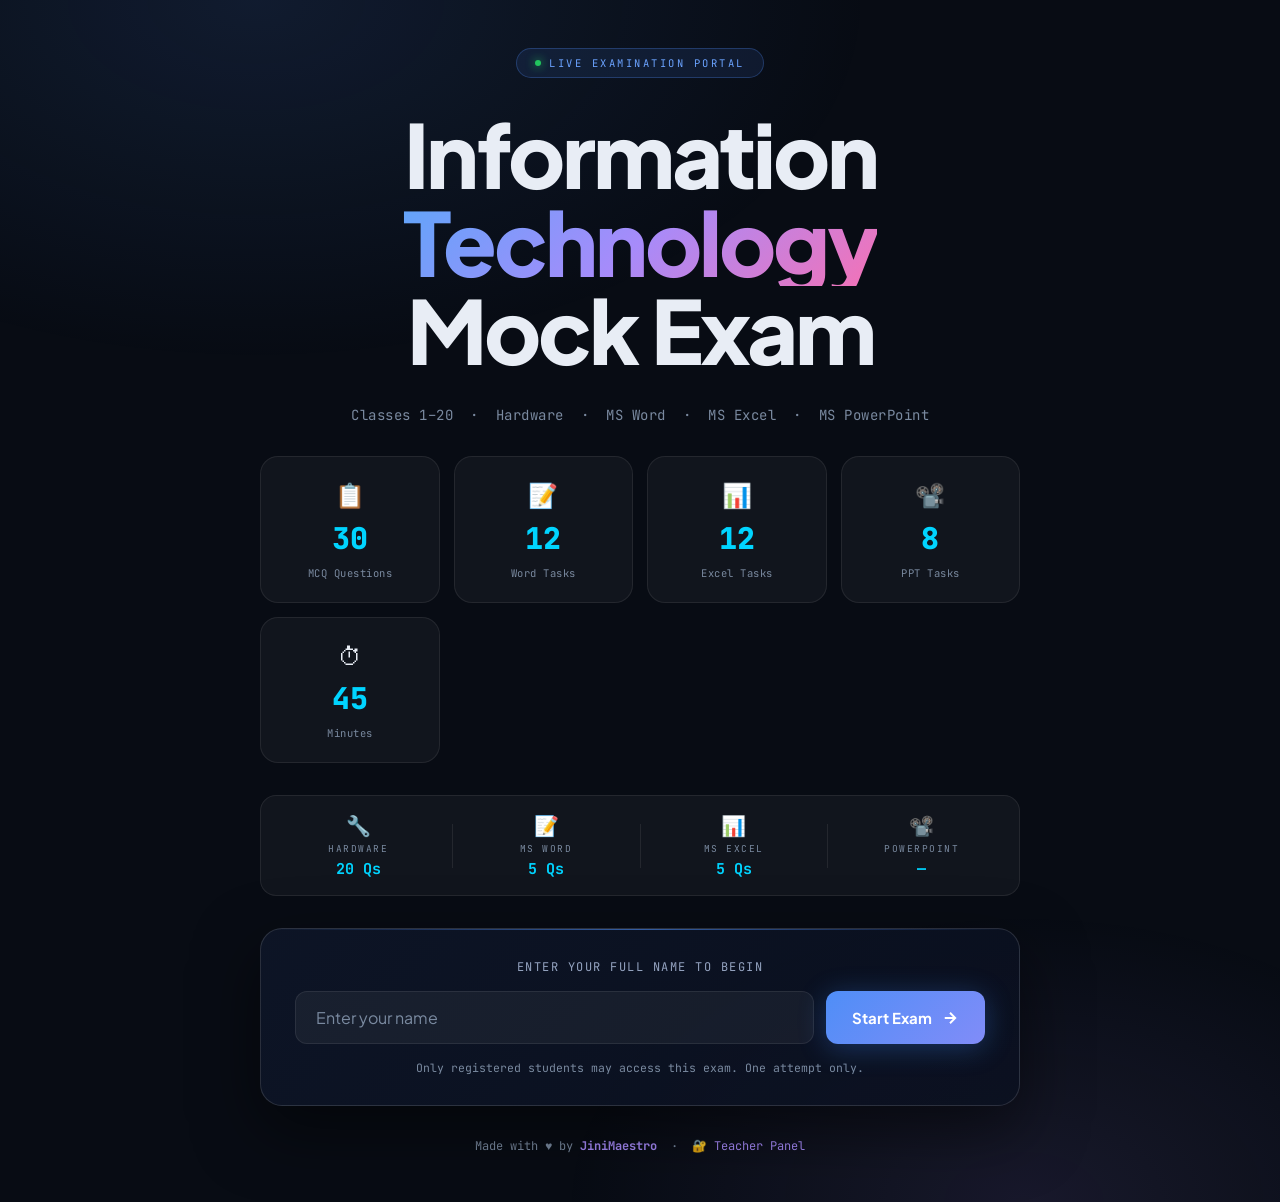
==== commit 0f711f4d: "Add files via upload" ====
--- a/index.html
+++ b/index.html
@@ -11,6 +11,7 @@
   <link rel="stylesheet" href="style.css"/>
 </head>
 <body>
+<script src="theme.js"></script>
 
 <canvas id="particles"></canvas>
 
